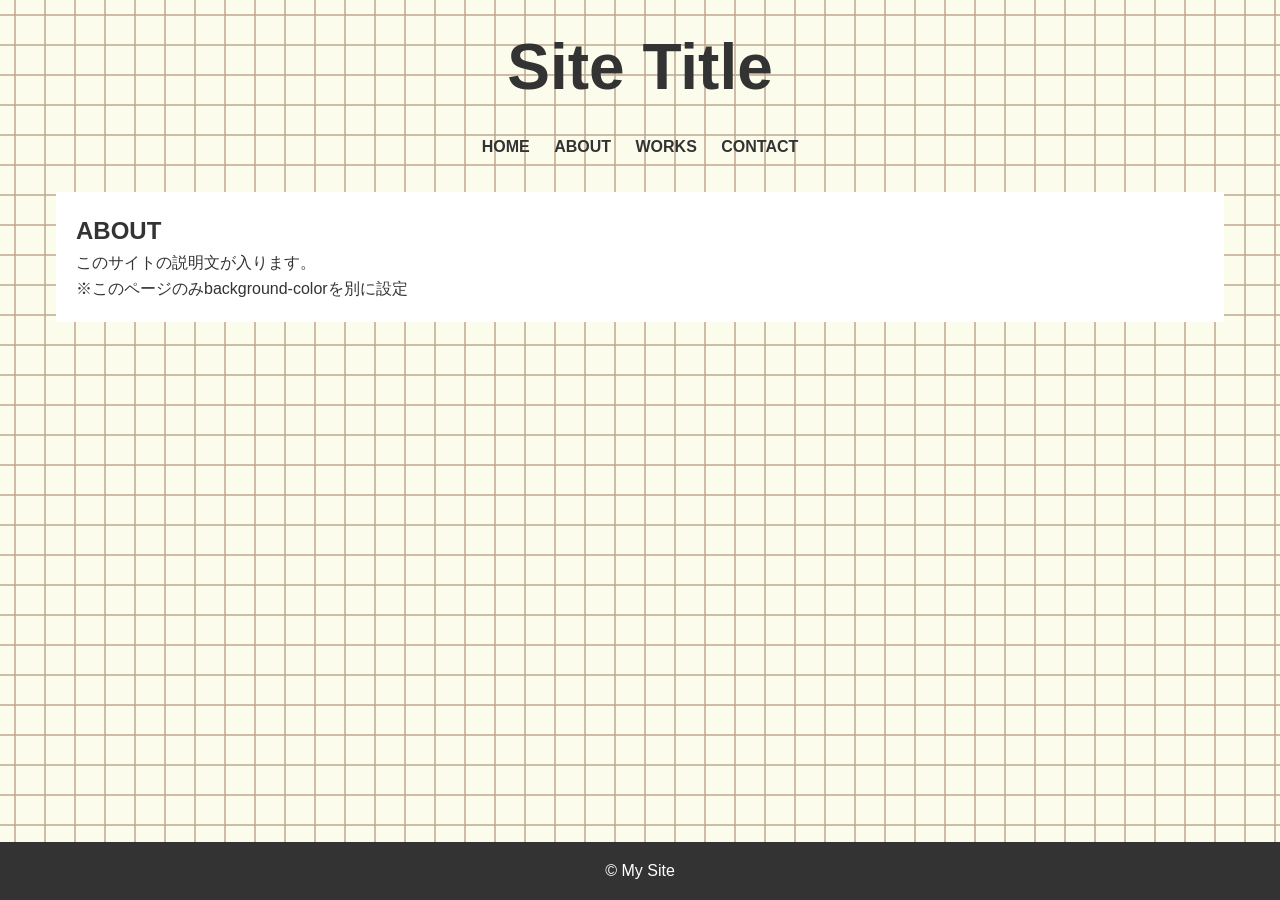
==== about.html @ 74954a03 "Add files via upload" ====
<!DOCTYPE html>
<html lang="ja">

<head>
	<meta charset="UTF-8">
	<meta name="viewport" content="width=device-width, initial-scale=1.0">
	<title>ABOUT | Single Column Web Page</title>
	<link rel="stylesheet" href="style.css">
</head>

<body id="about">
	<div id="wrap">
	<header>
		<h1><a href="index.html">Site Title</a></h1>

		<input type="checkbox" id="navBtn">  
		<label for="navBtn" class="open"><span></span></label>

		<nav>
			<ul>
				<li><a href="index.html">HOME</a></li>
				<li><a href="about.html">ABOUT</a></li>
				<li><a href="works.html">WORKS</a></li>
				<li><a href="contact.html">CONTACT</a></li>
			</ul>
		</nav>
	</header>

	<main>
		<section>
			<h2>ABOUT</h2>
                            <p>このサイトの説明文が入ります。</p>
			    <p>※このページのみbackground-colorを別に設定</p>
		</section>
	</main>

	<footer>
		<p>© My Site </p>
	</footer>
</div>
</body>

</html>
---- style.css ----
@charset "UTF-8";

* {
  margin: 0;
  padding: 0;
  list-style: none;
  text-decoration: none;
  box-sizing: border-box;
}

img {
  width: 100%;
  height: auto;
  vertical-align: bottom;
}

body {
  font-family: 'Arial', sans-serif;
  line-height: 1.6;
  color: #333;
  height: 100%;
  background: url(images/h.png);
 
}

#wrap {
  display: flex;
  flex-direction: column;
  min-height: 100vh;
  overflow: hidden;
}

/* header */

header {
  position: relative;
}

header h1 {
  text-align: center;
  padding: 1rem;
  font-size: 2rem;
}

header h1 a {
  color: #333;
}

#navBtn {
  display: none;
}

.open {
  cursor: pointer;
  position: absolute;
  top: 10px;
  right: 10px;
  display: block;
  z-index: 100;
  width: 40px;
  height: 40px;
  border: 1px solid #CCC;
  border-radius: 2px;
}

/*humburger button*/

.open::before,
.open::after {
  content: "";
}

.open span,
.open::before,
.open::after {
  content: "";
  position: absolute;
  top: 18px;
  left: 30%;
  width: 40%;
  border-bottom: 2px solid #333;
  transition: transform .5s;
}

.open::before {
  transform: translateY(-8px);
}

.open::after {
  transform: translateY(8px);
}

/*close button*/
#navBtn:checked + .open {
  background: #555;
}

#navBtn:checked + .open span {
  transform: scaleX(0);
}

#navBtn:checked + .open::before {
  transform: rotate(45deg);
}

#navBtn:checked + .open::after {
  transform: rotate(-45deg);
}

#navBtn:checked + .open span,
#navBtn:checked + .open::before,
#navBtn:checked + .open::after {
  border-bottom-color: #EEE;
}

nav {
  /* display: none; */
  height: 100vh;
  width: 300px;
  position: absolute;
  top: 0;
  right: -300px;
  z-index: 50;
  background-color: rgba(0, 0, 0, .5);
  transition: transform .5s;
}

#navBtn:checked ~ nav {
  display: block;
  transform: translateX(-300px);
}

nav ul {
  list-style: none;
  padding-bottom: 1rem;
  text-align: center;
}

nav ul li {
  /* display: inline-block; */
  margin: 0 10px;
  padding: 10px 0;
}

nav ul li a {
  text-decoration: none;
  font-weight: bold;
  color: #333;
  color: #EEE;
}

/* main contents */
main {
  padding: 1rem;
  max-width: 1200px;
  width: 100%;
  margin: 0 auto;
  flex-grow: 1;
}

section {
  padding: 20px;
  background: #fff;
  width: 100%;
}

.container{
  display: grid;
  grid-template-columns: 1fr;
  gap: 20px;
}

/* footer */
footer {
  background: #333;
  color: #fff;
  text-align: center;
  padding: 1rem;
  width: 100%;
}

/*タブレット用*/
@media all and (min-width: 600px) {
  .container {
    grid-template-columns: 1fr 1fr;
  }
}

/*コンピュータ用*/
@media all and (min-width: 1025px) {
  header h1 {
    font-size: 4rem;
  }

  nav {
    display: block;
    height: auto;
    width: 100%;
    position: static;
    background-color: transparent;
  }
  
  nav ul li {
    display: inline-block;
    padding: 0;
  }

  nav ul li a {
    color: #333;
  }

  #navBtn,
  .open {
    display: none;
  }

  .container {
    grid-template-columns: 1fr 1fr 1fr;
  }
}
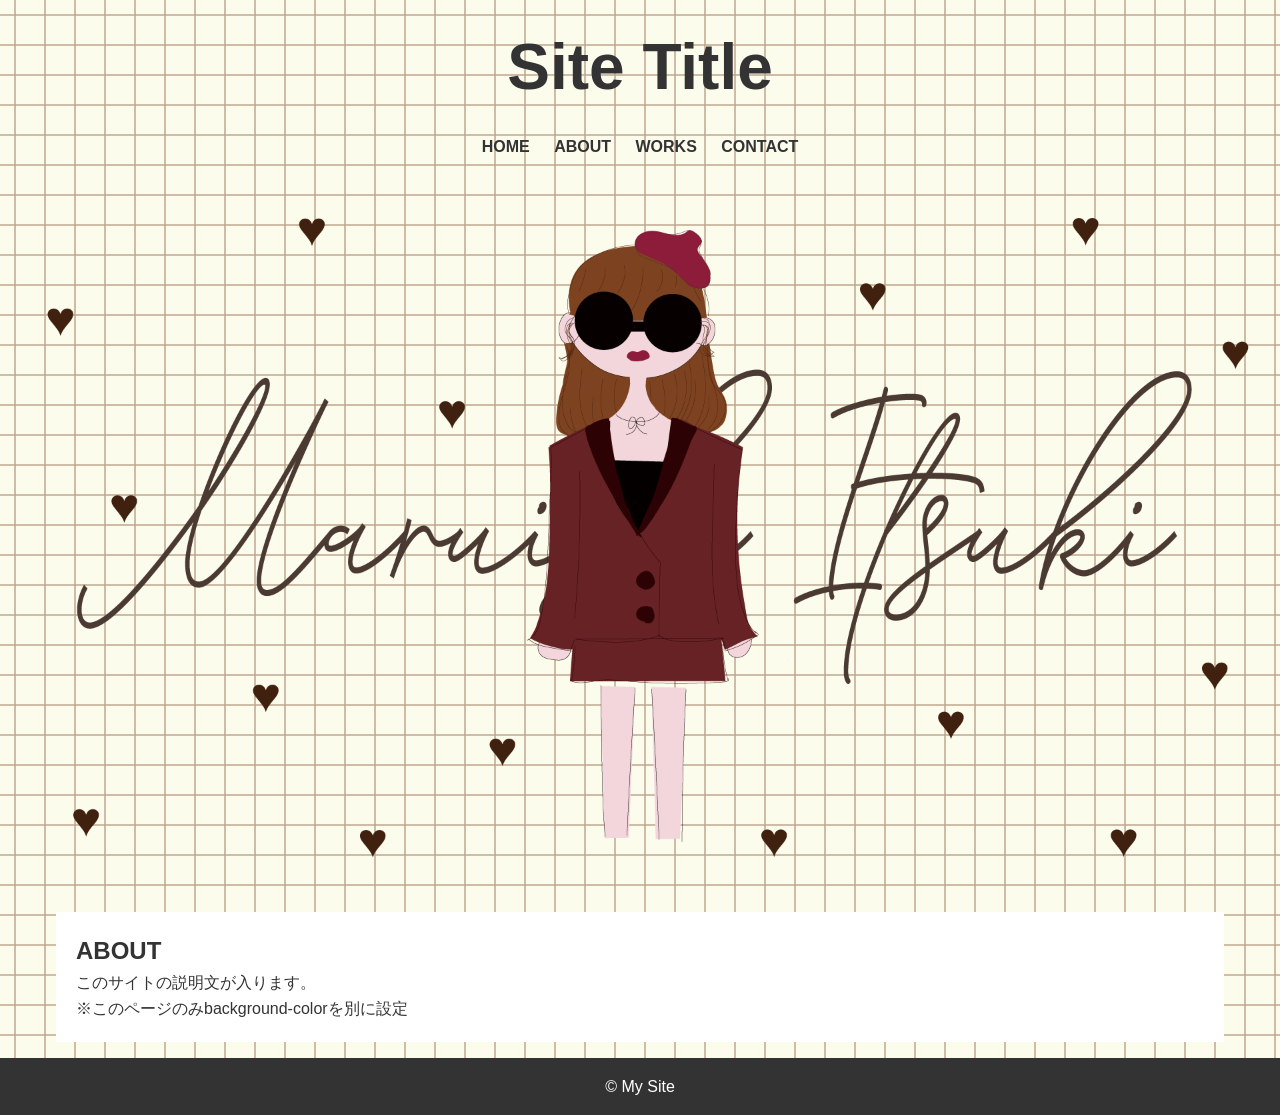
==== commit 6f73c9e1: "Add files via upload" ====
--- a/about.html
+++ b/about.html
@@ -24,9 +24,15 @@
 				<li><a href="contact.html">CONTACT</a></li>
 			</ul>
 		</nav>
+		<picture>
+		  <source media="(max-width: 599px)" srcset="images/gry-s.png">
+		  <source media="(min-width: 600px)" srcset="images/gry-p.png">
+		  <img src="images/images/gry-p.png" alt="メインビジュアル">
+		</picture>
 	</header>
 
 	<main>
+		
 		<section>
 			<h2>ABOUT</h2>
                             <p>このサイトの説明文が入ります。</p>
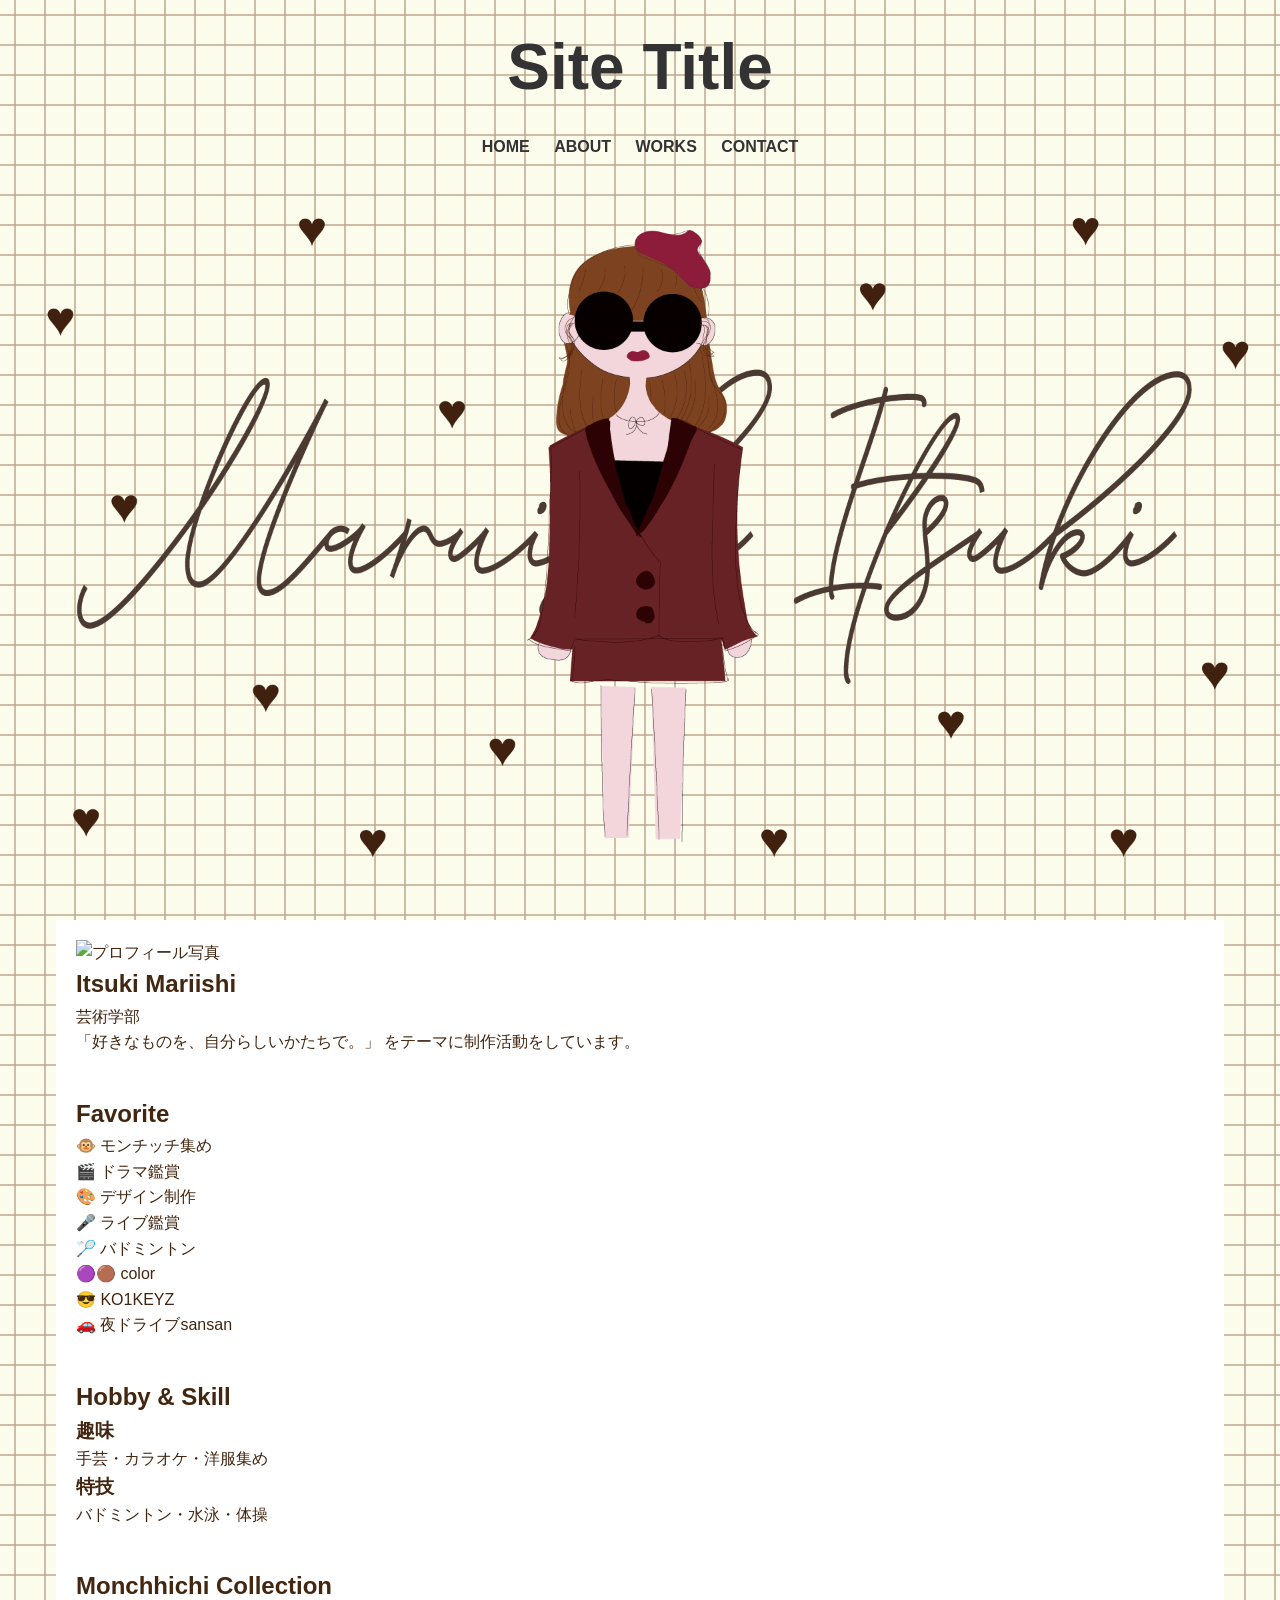
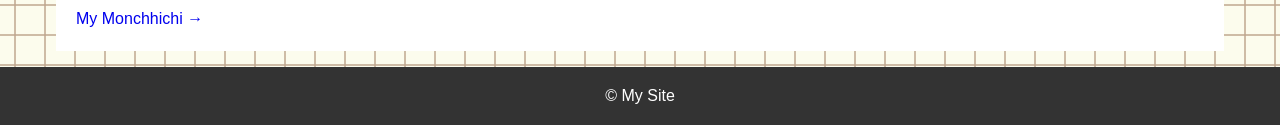
==== commit e200e3ec: "Add files via upload" ====
--- a/about.html
+++ b/about.html
@@ -6,6 +6,9 @@
 	<meta name="viewport" content="width=device-width, initial-scale=1.0">
 	<title>ABOUT | Single Column Web Page</title>
 	<link rel="stylesheet" href="style.css">
+	<link rel="preconnect" href="https://fonts.googleapis.com">
+<link rel="preconnect" href="https://fonts.gstatic.com" crossorigin>
+<link href="https://fonts.googleapis.com/css2?family=Zen+Maru+Gothic&display=swap" rel="stylesheet">
 </head>
 
 <body id="about">
@@ -27,17 +30,60 @@
 		<picture>
 		  <source media="(max-width: 599px)" srcset="images/gry-s.png">
 		  <source media="(min-width: 600px)" srcset="images/gry-p.png">
-		  <img src="images/images/gry-p.png" alt="メインビジュアル">
+		  <img src="images/gry-p.png" alt="メインビジュアル">
 		</picture>
 	</header>
 
 	<main>
 		
-		<section>
-			<h2>ABOUT</h2>
-                            <p>このサイトの説明文が入ります。</p>
-			    <p>※このページのみbackground-colorを別に設定</p>
-		</section>
+		<section class="profile">
+  <img src="images/me.jpg" alt="プロフィール写真">
+
+  <div>
+    <h2>Itsuki Mariishi</h2>
+    <p>芸術学部</p>
+
+    <p>
+      「好きなものを、自分らしいかたちで。」
+      をテーマに制作活動をしています。
+    </p>
+  </div>
+</section>
+<section>
+  <h2>Favorite</h2>
+
+  <ul>
+    <li>🐵 モンチッチ集め</li>
+    <li>🎬 ドラマ鑑賞</li>
+    <li>🎨 デザイン制作</li>
+	<li>🎤 ライブ鑑賞</li>
+    <li>🏸 バドミントン</li>
+    <li>🟣🟤 color</li>
+	<li>😎 KO1KEYZ</li>
+	<li>🚗 夜ドライブsansan</li>
+  </ul>
+</section>
+<section>
+  <h2>Hobby & Skill</h2>
+
+  <div class="card">
+    <h3>趣味</h3>
+    <p>手芸・カラオケ・洋服集め</p>
+  </div>
+
+  <div class="card">
+    <h3>特技</h3>
+    <p>バドミントン・水泳・体操</p>
+  </div>
+</section>
+<section>
+  <h2>Monchhichi Collection</h2>
+
+  <a href="monchhichi.html" class="collection-btn">
+    My Monchhichi →
+  </a>
+</section>
+
 	</main>
 
 	<footer>
--- a/style.css
+++ b/style.css
@@ -11,16 +11,18 @@
 img {
   width: 100%;
   height: auto;
-  vertical-align: bottom;
+  object-fit: contain;
 }
 
 body {
   font-family: 'Arial', sans-serif;
   line-height: 1.6;
-  color: #333;
+  color: #422610;
   height: 100%;
   background: url(images/h.png);
- 
+ body{
+  font-family: "Zen Maru Gothic", sans-serif;
+}
 }
 
 #wrap {
@@ -160,8 +162,13 @@
 
 section {
   padding: 20px;
+  width: 100%;
+}
+
+#about section,
+#works section,
+#contact section{
   background: #fff;
-  width: 100%;
 }
 
 .container{
@@ -217,4 +224,142 @@
   .container {
     grid-template-columns: 1fr 1fr 1fr;
   }
+}
+
+.intro{
+    background: transparent;
+    text-align: center;
+    padding: 80px 20px;
+}
+
+.intro h2{
+    font-size: 2rem;
+    letter-spacing: 0.1em;
+    margin-bottom: 10px;
+}
+
+.intro p{
+    font-size: 1rem;
+    letter-spacing: 0.15em;
+}
+.intro{
+  background: transparent;
+  text-align: center;
+  padding: 120px 20px;
+}
+
+.intro h2{
+  font-size: 2rem;
+  font-weight: normal;
+  line-height: 2;
+  letter-spacing: .1em;
+}
+
+.carousel{
+  gap:80px;
+}
+
+.carousel-container{
+  display:flex;
+  justify-content:center;
+  align-items:center;
+  width:100%;
+  max-width:900px;
+  overflow:visible;
+}
+
+.carousel-img{
+  width:150px;
+  height:210px;
+  object-fit:contain;
+  margin:0;
+}
+
+.carousel-img.center{
+  width:260px;
+  height:340px;
+}
+
+.carousel-img.side{
+  opacity:.8;
+  transform:scale(.9);
+  z-index:2;
+}
+
+.arrow{
+  background:none;
+  border:none;
+  font-size:30px;
+  cursor:pointer;
+}
+
+.dots span{
+  width: 12px;
+  height: 12px;
+  background: #ccc;
+  border-radius: 50%;
+  display: inline-block;
+  margin: 0 5px;
+  cursor: pointer;
+}
+
+.dots span.active{
+  background: #666;
+}
+
+.carousel{
+  background: transparent !important;
+}
+
+.intro{
+  background: transparent !important;
+}
+.about {
+  background: transparent;
+}
+/* モンチッチページ */
+
+#monchhichi section{
+  background: #fff;
+}
+
+.mon-card{
+  text-align:center;
+  padding:20px;
+  border-radius:20px;
+  box-shadow:0 5px 15px rgba(0,0,0,.1);
+}
+
+.mon-card img{
+  width:100%;
+  max-width:250px;
+  height:auto;
+  margin-bottom:15px;
+}
+
+.mon-card h3{
+  color:#3c220e;
+  margin-bottom:10px;
+}
+
+.intro h2{
+  color:#472b16;
+}
+
+.back-btn{
+  text-align:center;
+  margin-top:50px;
+}
+
+.back-btn a{
+  display:inline-block;
+  padding:12px 30px;
+  background:#333;
+  color:#fff;
+  border-radius:30px;
+  transition:.3s;
+}
+
+.back-btn a:hover{
+  transform:translateY(-3px);
 }
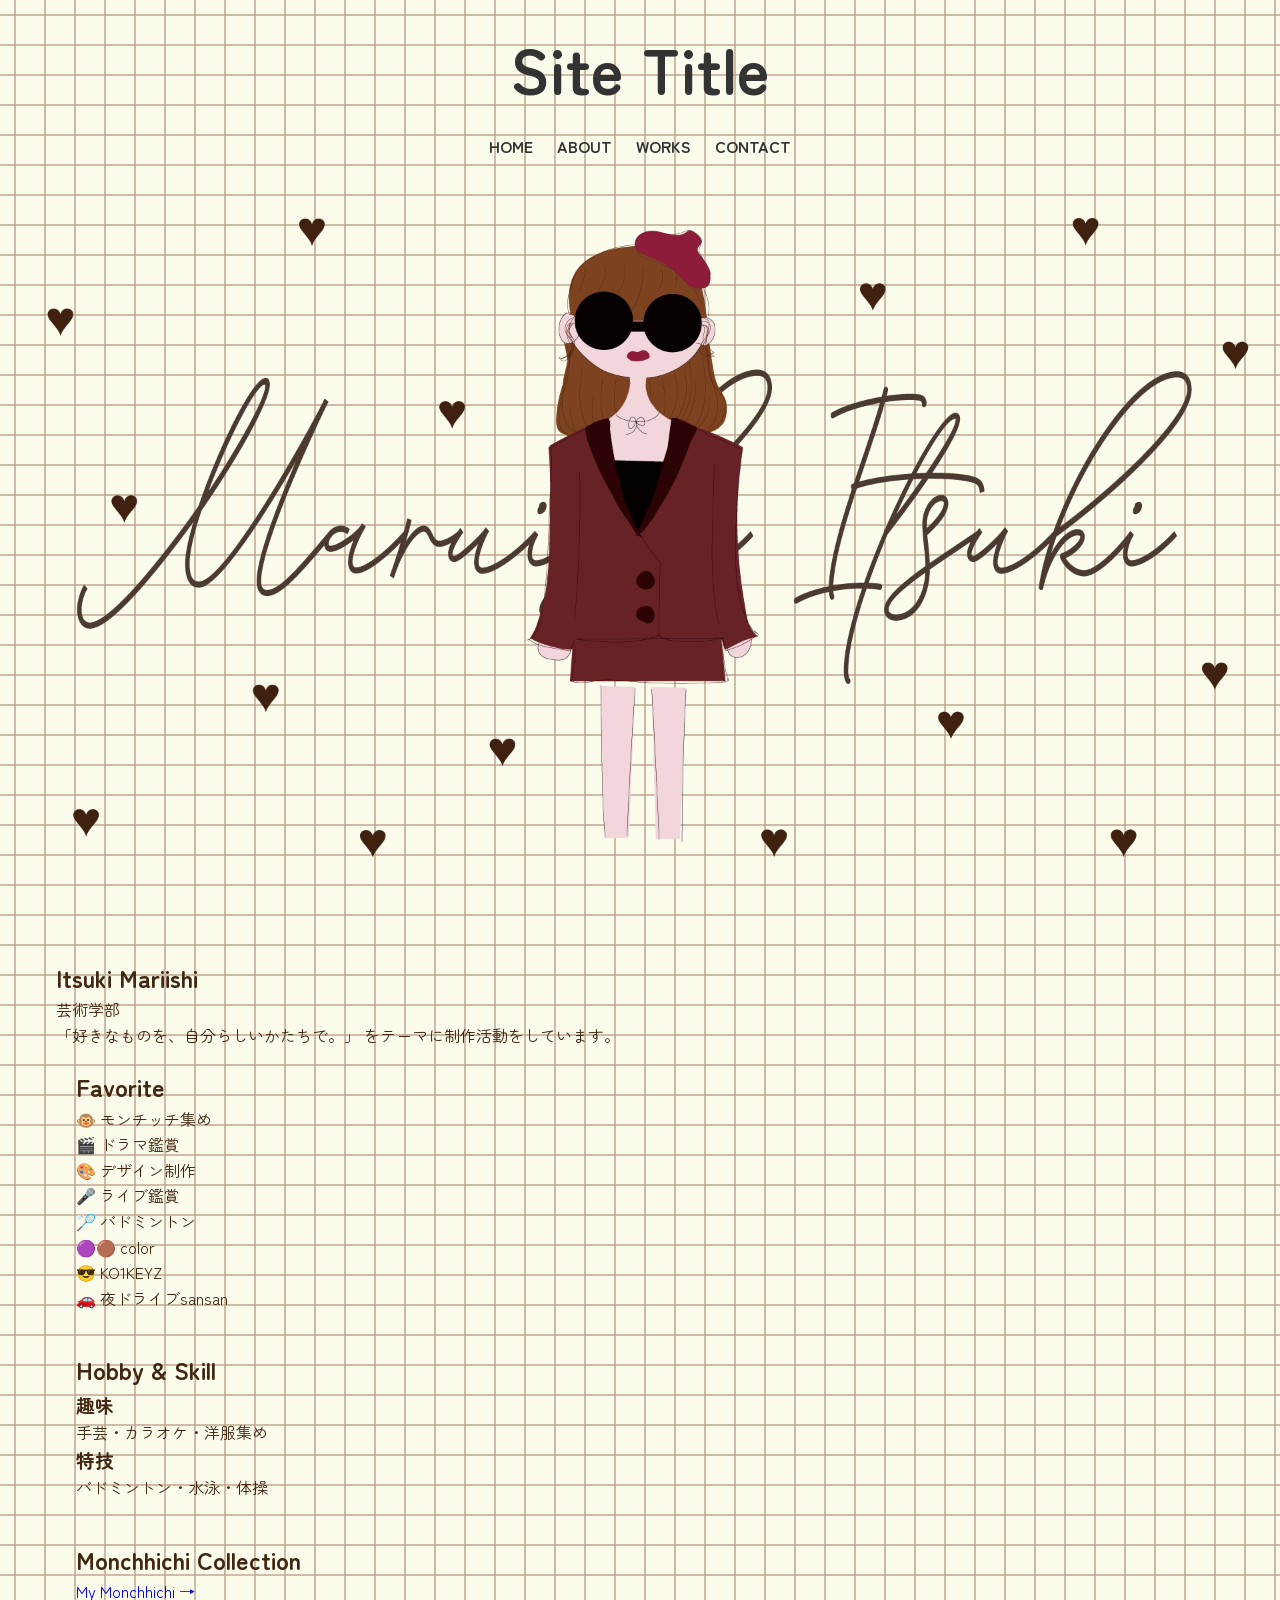
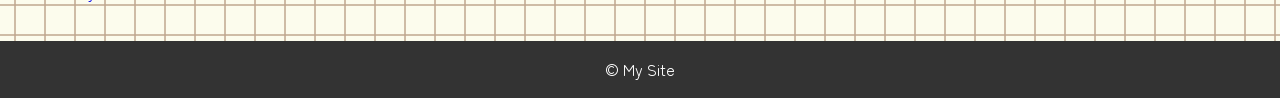
==== commit 4d76ea43: "Add files via upload" ====
--- a/about.html
+++ b/about.html
@@ -35,10 +35,7 @@
 	</header>
 
 	<main>
-		
-		<section class="profile">
-  <img src="images/me.jpg" alt="プロフィール写真">
-
+		<section class="about-content"></section>
   <div>
     <h2>Itsuki Mariishi</h2>
     <p>芸術学部</p>
--- a/style.css
+++ b/style.css
@@ -15,14 +15,11 @@
 }
 
 body {
-  font-family: 'Arial', sans-serif;
+  font-family: "Zen Maru Gothic", 'Arial', sans-serif;
   line-height: 1.6;
   color: #422610;
   height: 100%;
   background: url(images/h.png);
- body{
-  font-family: "Zen Maru Gothic", sans-serif;
-}
 }
 
 #wrap {
@@ -33,7 +30,6 @@
 }
 
 /* header */
-
 header {
   position: relative;
 }
@@ -65,8 +61,7 @@
   border-radius: 2px;
 }
 
-/*humburger button*/
-
+/* humburger button */
 .open::before,
 .open::after {
   content: "";
@@ -92,7 +87,7 @@
   transform: translateY(8px);
 }
 
-/*close button*/
+/* close button */
 #navBtn:checked + .open {
   background: #555;
 }
@@ -116,7 +111,6 @@
 }
 
 nav {
-  /* display: none; */
   height: 100vh;
   width: 300px;
   position: absolute;
@@ -139,7 +133,6 @@
 }
 
 nav ul li {
-  /* display: inline-block; */
   margin: 0 10px;
   padding: 10px 0;
 }
@@ -147,7 +140,6 @@
 nav ul li a {
   text-decoration: none;
   font-weight: bold;
-  color: #333;
   color: #EEE;
 }
 
@@ -165,13 +157,7 @@
   width: 100%;
 }
 
-#about section,
-#works section,
-#contact section{
-  background: #fff;
-}
-
-.container{
+.container {
   display: grid;
   grid-template-columns: 1fr;
   gap: 20px;
@@ -186,14 +172,14 @@
   width: 100%;
 }
 
-/*タブレット用*/
+/* タブレット用 */
 @media all and (min-width: 600px) {
   .container {
     grid-template-columns: 1fr 1fr;
   }
 }
 
-/*コンピュータ用*/
+/* コンピュータ用 */
 @media all and (min-width: 1025px) {
   header h1 {
     font-size: 4rem;
@@ -226,74 +212,81 @@
   }
 }
 
-.intro{
-    background: transparent;
-    text-align: center;
-    padding: 80px 20px;
-}
-
-.intro h2{
-    font-size: 2rem;
-    letter-spacing: 0.1em;
-    margin-bottom: 10px;
-}
-
-.intro p{
-    font-size: 1rem;
-    letter-spacing: 0.15em;
-}
-.intro{
-  background: transparent;
+/* イントロダクション（重複を統合） */
+.intro {
+  background: transparent !important;
   text-align: center;
   padding: 120px 20px;
 }
 
-.intro h2{
+.intro h2 {
   font-size: 2rem;
   font-weight: normal;
   line-height: 2;
   letter-spacing: .1em;
-}
-
-.carousel{
-  gap:80px;
-}
-
-.carousel-container{
-  display:flex;
-  justify-content:center;
-  align-items:center;
-  width:100%;
-  max-width:900px;
-  overflow:visible;
-}
-
-.carousel-img{
-  width:150px;
-  height:210px;
-  object-fit:contain;
-  margin:0;
-}
-
-.carousel-img.center{
-  width:260px;
-  height:340px;
-}
-
-.carousel-img.side{
-  opacity:.8;
-  transform:scale(.9);
-  z-index:2;
-}
-
-.arrow{
-  background:none;
-  border:none;
-  font-size:30px;
-  cursor:pointer;
-}
-
-.dots span{
+  color: #472b16;
+}
+
+.intro p {
+  font-size: 1rem;
+  letter-spacing: 0.15em;
+}
+
+/* ==============================================
+   カルーセル（スライダー）の調整
+============================================== */
+.carousel {
+  display: flex;
+  justify-content: center;
+  align-items: center;
+  gap: 40px;
+  background: transparent !important;
+  overflow: hidden; /* はみ出た画像を隠す */
+  width: 100%;
+}
+
+/* スライダーの画像を1列に並べて動かすための枠 */
+.slider4 {
+  display: flex;
+  display: flex;
+  transition: transform 0.5s ease-in-out;
+  width: 100%;
+  max-width: 900px;
+}
+
+/* 画像1枚ずつの親要素（1枚表示させる場合の設定） */
+.slider4 > div {
+  min-width: 100%; 
+  display: flex;
+  justify-content: center;
+  align-items: center;
+}
+
+.carousel-img {
+  width: 100%;
+  max-width: 600px; /* 画像が大きすぎないように最大幅を設定 */
+  height: auto;
+  object-fit: contain;
+  margin: 0;
+}
+
+/* 矢印ボタン */
+.arrow {
+  background: none;
+  border: none;
+  font-size: 40px;
+  cursor: pointer;
+  color: #472b16; /* 矢印の色を見やすい茶色に */
+  z-index: 10;
+}
+
+/* ドットナビゲーション */
+.dots {
+  text-align: center;
+  margin-top: 15px;
+}
+
+.dots span {
   width: 12px;
   height: 12px;
   background: #ccc;
@@ -303,63 +296,56 @@
   cursor: pointer;
 }
 
-.dots span.active{
+.dots span.active {
   background: #666;
 }
 
-.carousel{
-  background: transparent !important;
-}
-
-.intro{
-  background: transparent !important;
-}
 .about {
   background: transparent;
 }
+
 /* モンチッチページ */
-
-#monchhichi section{
+#monchhichi section {
   background: #fff;
 }
 
-.mon-card{
-  text-align:center;
-  padding:20px;
-  border-radius:20px;
-  box-shadow:0 5px 15px rgba(0,0,0,.1);
-}
-
-.mon-card img{
-  width:100%;
-  max-width:250px;
-  height:auto;
-  margin-bottom:15px;
-}
-
-.mon-card h3{
-  color:#3c220e;
-  margin-bottom:10px;
-}
-
-.intro h2{
-  color:#472b16;
-}
-
-.back-btn{
-  text-align:center;
-  margin-top:50px;
-}
-
-.back-btn a{
-  display:inline-block;
-  padding:12px 30px;
-  background:#333;
-  color:#fff;
-  border-radius:30px;
-  transition:.3s;
-}
-
-.back-btn a:hover{
-  transform:translateY(-3px);
+.mon-card {
+  text-align: center;
+  padding: 20px;
+  border-radius: 20px;
+  box-shadow: 0 5px 15px rgba(0,0,0,.1);
+}
+
+.mon-card img {
+  width: 100%;
+  max-width: 250px;
+  height: auto;
+  margin-bottom: 15px;
+}
+
+.mon-card h3 {
+  color: #3c220e;
+  margin-bottom: 10px;
+}
+
+.back-btn {
+  text-align: center;
+  margin-top: 50px;
+}
+
+.back-btn a {
+  display: inline-block;
+  padding: 12px 30px;
+  background: #333;
+  color: #fff;
+  border-radius: 30px;
+  transition: .3s;
+}
+
+.back-btn a:hover {
+  transform: translateY(-3px);
+}
+
+.about-content {
+  text-align: center;
 }
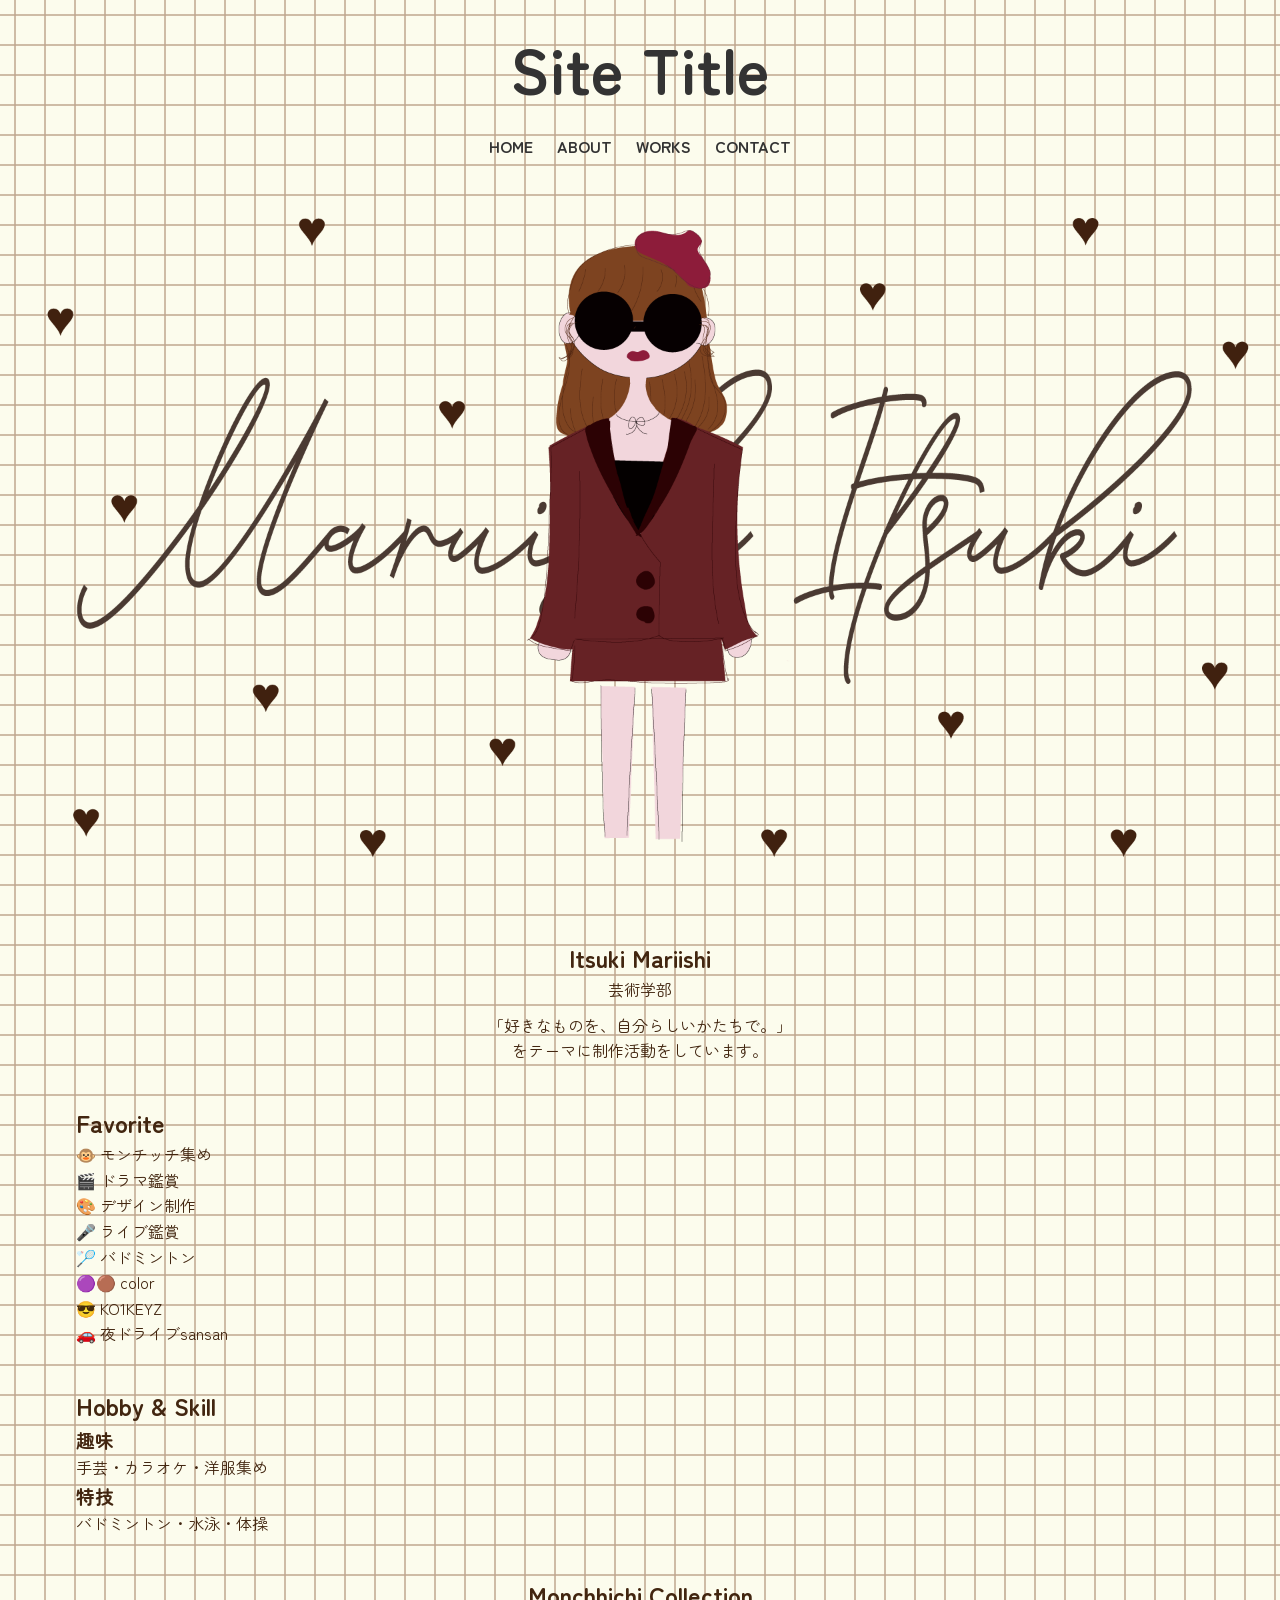
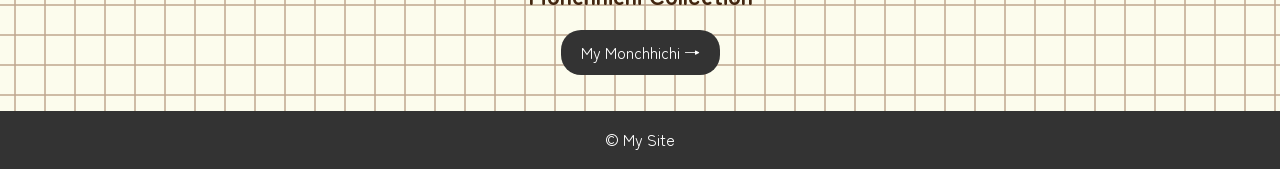
==== commit a03e6480: "Add files via upload" ====
--- a/about.html
+++ b/about.html
@@ -7,86 +7,83 @@
 	<title>ABOUT | Single Column Web Page</title>
 	<link rel="stylesheet" href="style.css">
 	<link rel="preconnect" href="https://fonts.googleapis.com">
-<link rel="preconnect" href="https://fonts.gstatic.com" crossorigin>
-<link href="https://fonts.googleapis.com/css2?family=Zen+Maru+Gothic&display=swap" rel="stylesheet">
+	<link rel="preconnect" href="https://fonts.gstatic.com" crossorigin>
+	<link href="https://fonts.googleapis.com/css2?family=Zen+Maru+Gothic&display=swap" rel="stylesheet">
 </head>
 
 <body id="about">
 	<div id="wrap">
-	<header>
-		<h1><a href="index.html">Site Title</a></h1>
+		<header>
+			<h1><a href="index.html">Site Title</a></h1>
 
-		<input type="checkbox" id="navBtn">  
-		<label for="navBtn" class="open"><span></span></label>
+			<input type="checkbox" id="navBtn">  
+			<label for="navBtn" class="open"><span></span></label>
 
-		<nav>
-			<ul>
-				<li><a href="index.html">HOME</a></li>
-				<li><a href="about.html">ABOUT</a></li>
-				<li><a href="works.html">WORKS</a></li>
-				<li><a href="contact.html">CONTACT</a></li>
-			</ul>
-		</nav>
-		<picture>
-		  <source media="(max-width: 599px)" srcset="images/gry-s.png">
-		  <source media="(min-width: 600px)" srcset="images/gry-p.png">
-		  <img src="images/gry-p.png" alt="メインビジュアル">
-		</picture>
-	</header>
+			<nav>
+				<ul>
+					<li><a href="index.html">HOME</a></li>
+					<li><a href="about.html">ABOUT</a></li>
+					<li><a href="works.html">WORKS</a></li>
+					<li><a href="contact.html">CONTACT</a></li>
+				</ul>
+			</nav>
+			<picture>
+				<source media="(max-width: 599px)" srcset="images/gry-s.png">
+				<source media="(min-width: 600px)" srcset="images/gry-p.png">
+				<img src="images/gry-p.png" alt="メインビジュアル">
+			</picture>
+		</header>
 
-	<main>
-		<section class="about-content"></section>
-  <div>
-    <h2>Itsuki Mariishi</h2>
-    <p>芸術学部</p>
+		<main>
+			<section class="about-content">
+				<div>
+					<h2>Itsuki Mariishi</h2>
+					<p>芸術学部</p>
+					<p style="margin-top: 10px;">
+						「好きなものを、自分らしいかたちで。」<br>
+						をテーマに制作活動をしています。
+					</p>
+				</div>
+			</section>
 
-    <p>
-      「好きなものを、自分らしいかたちで。」
-      をテーマに制作活動をしています。
-    </p>
-  </div>
-</section>
-<section>
-  <h2>Favorite</h2>
+			<section>
+				<h2>Favorite</h2>
+				<ul>
+					<li>🐵 モンチッチ集め</li>
+					<li>🎬 ドラマ鑑賞</li>
+					<li>🎨 デザイン制作</li>
+					<li>🎤 ライブ鑑賞</li>
+					<li>🏸 バドミントン</li>
+					<li>🟣🟤 color</li>
+					<li>😎 KO1KEYZ</li>
+					<li>🚗 夜ドライブsansan</li>
+				</ul>
+			</section>
 
-  <ul>
-    <li>🐵 モンチッチ集め</li>
-    <li>🎬 ドラマ鑑賞</li>
-    <li>🎨 デザイン制作</li>
-	<li>🎤 ライブ鑑賞</li>
-    <li>🏸 バドミントン</li>
-    <li>🟣🟤 color</li>
-	<li>😎 KO1KEYZ</li>
-	<li>🚗 夜ドライブsansan</li>
-  </ul>
-</section>
-<section>
-  <h2>Hobby & Skill</h2>
+			<section>
+				<h2>Hobby & Skill</h2>
+				<div class="card">
+					<h3>趣味</h3>
+					<p>手芸・カラオケ・洋服集め</p>
+				</div>
+				<div class="card">
+					<h3>特技</h3>
+					<p>バドミントン・水泳・体操</p>
+				</div>
+			</section>
 
-  <div class="card">
-    <h3>趣味</h3>
-    <p>手芸・カラオケ・洋服集め</p>
-  </div>
+			<section style="text-align: center;">
+				<h2>Monchhichi Collection</h2>
+				<a href="monchhichi.html" class="collection-btn" style="display: inline-block; margin-top: 15px; padding: 10px 20px; background: #333; color: #fff; border-radius: 20px;">
+					My Monchhichi →
+				</a>
+			</section>
+		</main>
 
-  <div class="card">
-    <h3>特技</h3>
-    <p>バドミントン・水泳・体操</p>
-  </div>
-</section>
-<section>
-  <h2>Monchhichi Collection</h2>
-
-  <a href="monchhichi.html" class="collection-btn">
-    My Monchhichi →
-  </a>
-</section>
-
-	</main>
-
-	<footer>
-		<p>© My Site </p>
-	</footer>
-</div>
+		<footer>
+			<p>© My Site </p>
+		</footer>
+	</div>
 </body>
 
 </html>
--- a/style.css
+++ b/style.css
@@ -212,11 +212,13 @@
   }
 }
 
-/* イントロダクション（重複を統合） */
+/* イントロダクション（文字を中央揃えにする設定） */
 .intro {
+  display: block;
   background: transparent !important;
   text-align: center;
-  padding: 120px 20px;
+  padding: 40px 20px; /* 余白を少し調整して見やすくしました */
+  width: 100%;
 }
 
 .intro h2 {
@@ -225,11 +227,13 @@
   line-height: 2;
   letter-spacing: .1em;
   color: #472b16;
+  text-align: center;
 }
 
 .intro p {
   font-size: 1rem;
   letter-spacing: 0.15em;
+  text-align: center;
 }
 
 /* ==============================================
@@ -241,20 +245,17 @@
   align-items: center;
   gap: 40px;
   background: transparent !important;
-  overflow: hidden; /* はみ出た画像を隠す */
-  width: 100%;
-}
-
-/* スライダーの画像を1列に並べて動かすための枠 */
+  overflow: hidden;
+  width: 100%;
+}
+
 .slider4 {
   display: flex;
-  display: flex;
   transition: transform 0.5s ease-in-out;
   width: 100%;
   max-width: 900px;
 }
 
-/* 画像1枚ずつの親要素（1枚表示させる場合の設定） */
 .slider4 > div {
   min-width: 100%; 
   display: flex;
@@ -264,26 +265,25 @@
 
 .carousel-img {
   width: 100%;
-  max-width: 600px; /* 画像が大きすぎないように最大幅を設定 */
+  max-width: 600px;
   height: auto;
   object-fit: contain;
   margin: 0;
 }
 
-/* 矢印ボタン */
 .arrow {
   background: none;
   border: none;
   font-size: 40px;
   cursor: pointer;
-  color: #472b16; /* 矢印の色を見やすい茶色に */
+  color: #472b16;
   z-index: 10;
 }
 
-/* ドットナビゲーション */
 .dots {
   text-align: center;
   margin-top: 15px;
+  width: 100%;
 }
 
 .dots span {
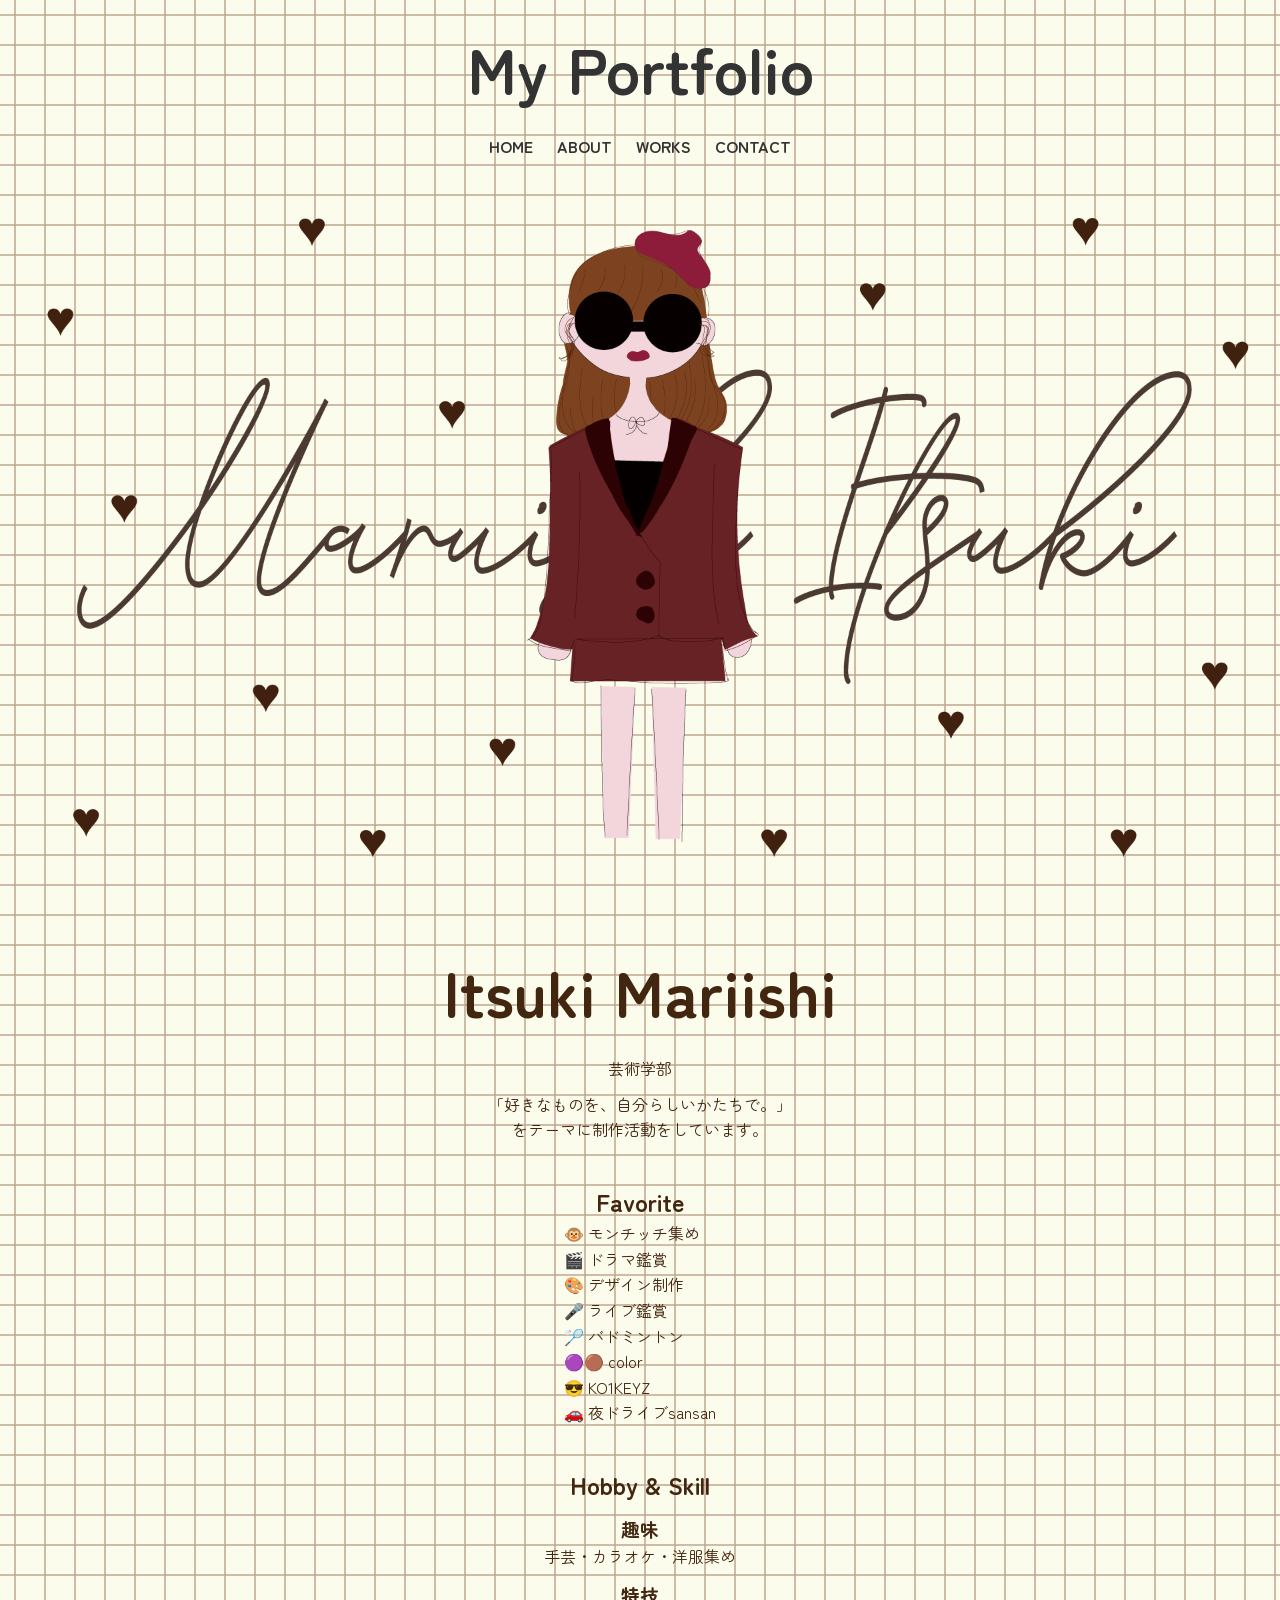
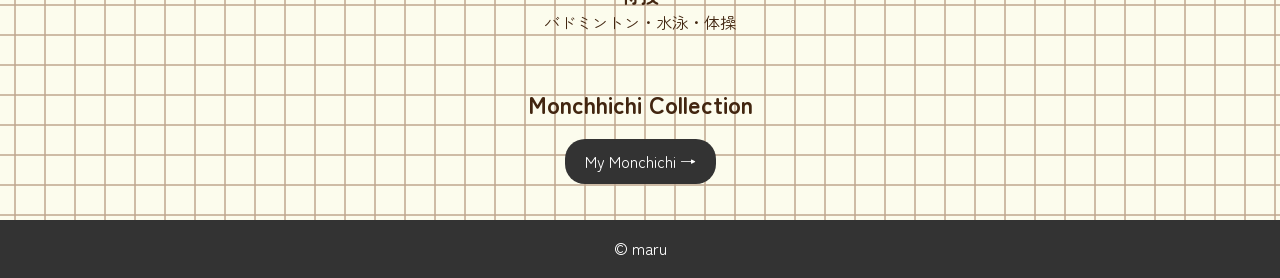
==== commit 63f9a5fb: "Add files via upload" ====
--- a/about.html
+++ b/about.html
@@ -14,7 +14,7 @@
 <body id="about">
 	<div id="wrap">
 		<header>
-			<h1><a href="index.html">Site Title</a></h1>
+			<h1><a href="index.html">My Portfolio</a></h1>
 
 			<input type="checkbox" id="navBtn">  
 			<label for="navBtn" class="open"><span></span></label>
@@ -74,14 +74,14 @@
 
 			<section style="text-align: center;">
 				<h2>Monchhichi Collection</h2>
-				<a href="monchhichi.html" class="collection-btn" style="display: inline-block; margin-top: 15px; padding: 10px 20px; background: #333; color: #fff; border-radius: 20px;">
-					My Monchhichi →
+				<a href="monchichi.html" class="collection-btn" style="display: inline-block; margin-top: 15px; padding: 10px 20px; background: #333; color: #fff; border-radius: 20px;">
+					My Monchichi →
 				</a>
 			</section>
 		</main>
 
 		<footer>
-			<p>© My Site </p>
+			<p>© maru </p>
 		</footer>
 	</div>
 </body>
--- a/style.css
+++ b/style.css
@@ -236,78 +236,7 @@
   text-align: center;
 }
 
-/* ==============================================
-   カルーセル（スライダー）の調整
-============================================== */
-.carousel {
-  display: flex;
-  justify-content: center;
-  align-items: center;
-  gap: 40px;
-  background: transparent !important;
-  overflow: hidden;
-  width: 100%;
-}
-
-.slider4 {
-  display: flex;
-  transition: transform 0.5s ease-in-out;
-  width: 100%;
-  max-width: 900px;
-}
-
-.slider4 > div {
-  min-width: 100%; 
-  display: flex;
-  justify-content: center;
-  align-items: center;
-}
-
-.carousel-img {
-  width: 100%;
-  max-width: 600px;
-  height: auto;
-  object-fit: contain;
-  margin: 0;
-}
-
-.arrow {
-  background: none;
-  border: none;
-  font-size: 40px;
-  cursor: pointer;
-  color: #472b16;
-  z-index: 10;
-}
-
-.dots {
-  text-align: center;
-  margin-top: 15px;
-  width: 100%;
-}
-
-.dots span {
-  width: 12px;
-  height: 12px;
-  background: #ccc;
-  border-radius: 50%;
-  display: inline-block;
-  margin: 0 5px;
-  cursor: pointer;
-}
-
-.dots span.active {
-  background: #666;
-}
-
-.about {
-  background: transparent;
-}
-
 /* モンチッチページ */
-#monchhichi section {
-  background: #fff;
-}
 
 .mon-card {
   text-align: center;
@@ -348,4 +277,162 @@
 
 .about-content {
   text-align: center;
+}
+/* ABOUTページ全体のテキストとコンテンツを中央に寄せる */
+#about main section {
+  text-align: center;
+}
+
+/* Favoriteのリスト（箇条書き）のポッチと文字を左揃えのまま中央に寄せる */
+#about section ul {
+  display: inline-block;
+  text-align: left;
+}
+
+/* Hobby & Skillのカードを中央に寄せる */
+#about .card {
+  margin: 10px auto;
+  max-width: 400px; /* カードの見栄えに合わせた幅（お好みで調整してください） */
+}
+/* ABOUTページの名前（Itsuki Mariishi）を大きくする */
+.about-content h2 {
+  font-size: 4rem; /* 数字を大きくするとさらに巨大になります（例: 4rem, 50px など） */
+  margin-bottom: 15px; /* 名前と下の「芸術学部」の間の余白（お好みで調整してください） */
+}
+
+/* ==============================================
+   CONTACTページ用のSNSレイアウト（グループ分け対応）
+============================================== */
+.sns-section {
+  text-align: left !important;
+  max-width: 800px;            
+  margin: 60px auto;           
+}
+
+/* 一番上の大きな「SNS」の題名 */
+.sns-section h2 {
+  text-align: left;
+  font-size: 2.5rem;           
+  border-bottom: 3px solid #422610; 
+  padding-bottom: 8px;
+  margin-bottom: 40px;         
+}
+
+/* Instagram、YouTubeごとのグループ */
+.sns-group {
+  display: flex;
+  flex-direction: column;
+  gap: 35px;                   /* アカウント同士の間隔 */
+  margin-bottom: 50px;         /* インスタとYouTubeの間の大きな隙間 */
+}
+
+/* 「Instagram」「YouTube」という小見出し */
+.sns-type-title {
+  font-size: 1.6rem;
+  color: #422610;
+  background-color: rgba(66, 38, 16, 0.08); /* ほんのり背景色をつけて分かりやすく */
+  padding: 8px 15px;
+  border-left: 5px solid #422610;            /* 左側に縦線をプラス */
+  border-radius: 4px;
+  margin-bottom: 10px;
+}
+
+/* 左にアイコン、右に情報の横並び */
+.sns-item {
+  display: flex;
+  align-items: center; 
+  gap: 35px;           
+  padding-left: 15px;  /* 小見出しの縦線に合わせて少し右にずらす */
+}
+
+/* アイコンを大きく丸くする設定 */
+.sns-icon {
+  width: 140px;        
+  height: 140px;       
+  flex-shrink: 0;      
+  border-radius: 50%;  
+  overflow: hidden;
+  background-color: #e0e0e0; 
+}
+
+.sns-icon img {
+  width: 100%;
+  height: 100%;
+  object-fit: cover;   
+}
+
+/* 右側のテキスト情報 */
+.sns-info {
+  display: flex;
+  flex-direction: column;
+  gap: 8px;            
+}
+
+/* 各アカウントのニックネーム・チャンネル名 */
+.sns-info h4 {
+  font-size: 1.8rem;   
+  color: #422610;
+}
+
+/* アカウントID（@〜） */
+.sns-info .account-id {
+  font-size: 1.2rem;   
+  color: #777;
+}
+
+/* リンクボタンの見た目 */
+.sns-link {
+  font-size: 1.2rem;   
+  color: #b5865d;      
+  font-weight: bold;
+  text-decoration: underline;
+}
+
+.sns-link:hover {
+  color: #422610;
+}
+/* ==============================================
+   WORKS & モンチッチ ギャラリー調整
+============================================== */
+/* ギャラリー全体の配置調整 */
+.work-gallery {
+  margin-top: 20px;
+  margin-bottom: 50px;
+}
+
+/* 各画像カードの見た目（角丸と中央揃え） */
+.work-card, .mon-card {
+  text-align: center;
+  background: transparent; /* 背景を透明に */
+}
+
+/* 画像を囲むリンクの設定 */
+.work-card a, .mon-card a {
+  display: block;
+  overflow: hidden;
+  border-radius: 12px; /* 画像の角を少し丸くする */
+  box-shadow: 0 4px 10px rgba(0, 0, 0, 0.1); /* ほんのり影をつけて立体感をもたせる */
+  transition: transform 0.3s ease; /* マウスを乗せた時のアニメーション */
+}
+
+/* マウスを画像に乗せたときに少し浮き上がる演出 */
+.work-card a:hover, .mon-card a:hover {
+  transform: translateY(-5px);
+}
+
+/* 画像自体のサイズ感を統一する */
+.work-card img, .mon-card img {
+  width: 100%;
+  height: 220px;       /* 縦幅を揃える（お好みの高さに変えてもOK） */
+  object-fit: cover;   /* 画像が歪まないように切り抜いてフィットさせる */
+  display: block;
+}
+
+/* 画像の下にある作品名・タイトルの文字 */
+.work-card h3, .mon-card h3 {
+  font-size: 1.1rem;
+  color: #422610;
+  margin-top: 15px;    /* 画像との隙間 */
+  font-weight: normal;
+  letter-spacing: 0.05em;
 }
